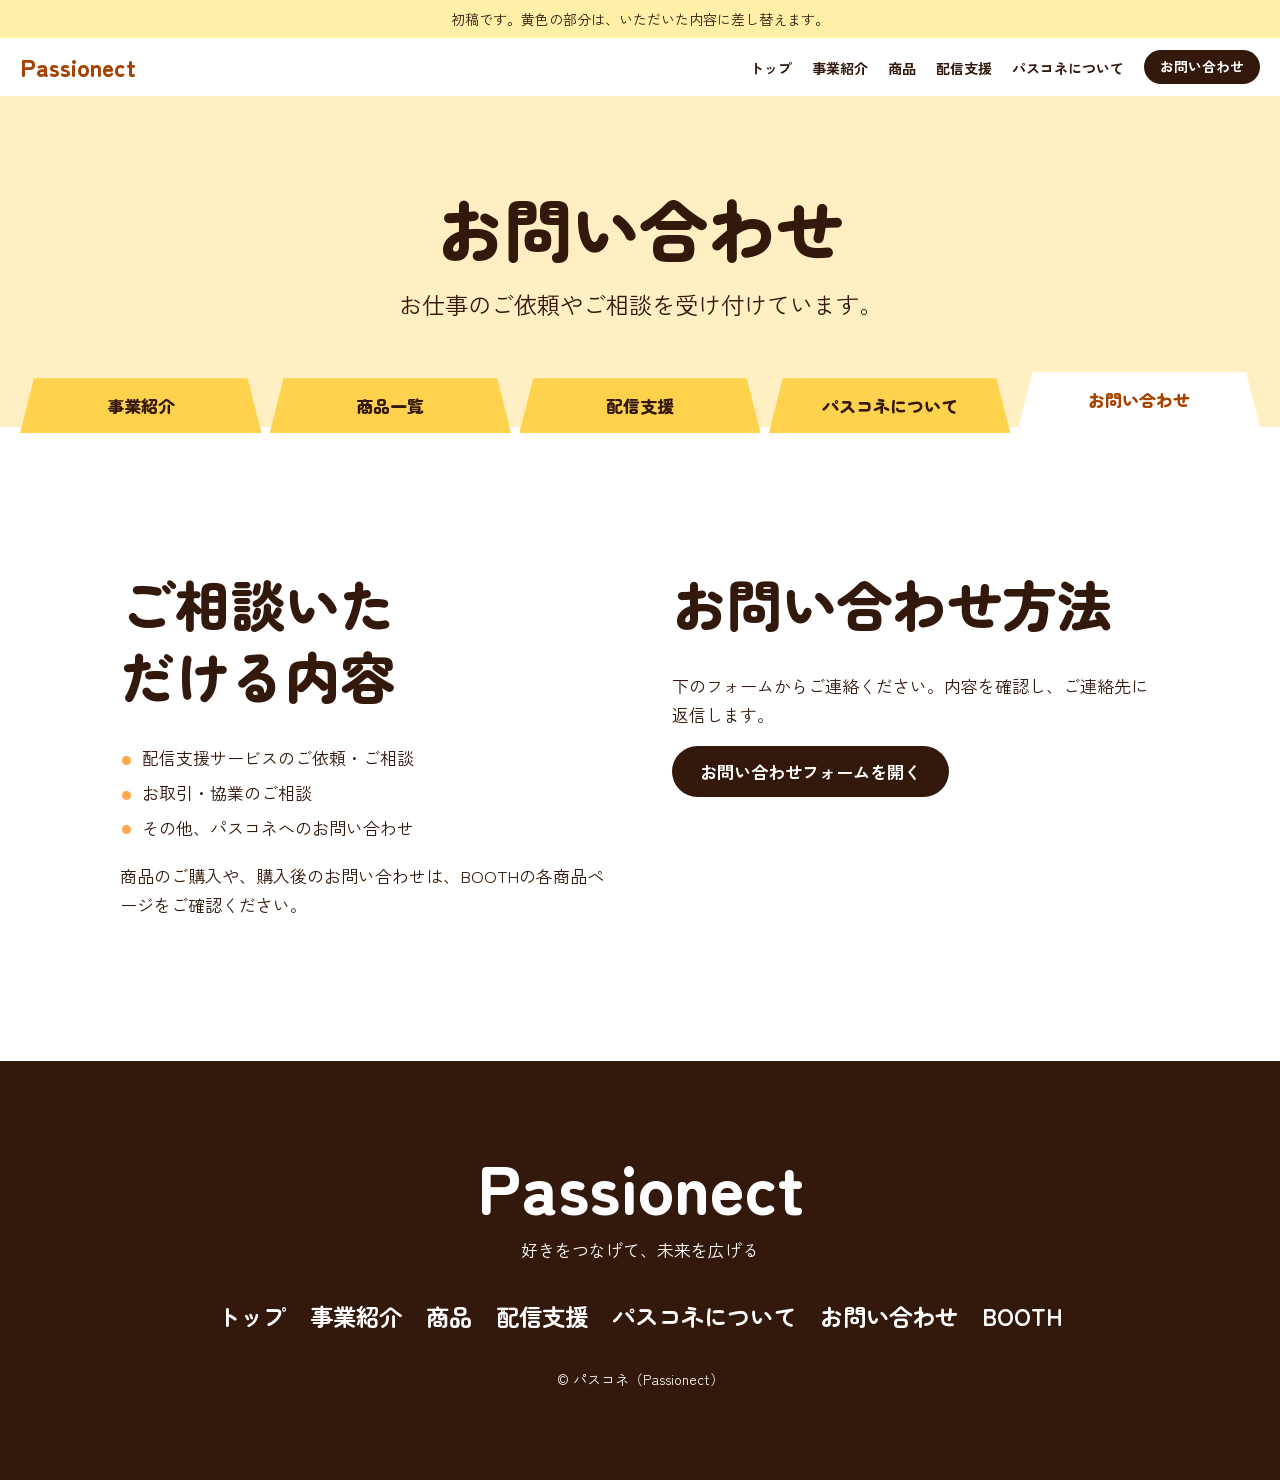
==== contact.html @ 09421262 "パスコネHPの初稿を追加 Co-Authored-By: Claude Opus 5.5 <noreply@anthropic.com>" ====
<!doctype html>
<html lang="ja">
<head>
<meta charset="utf-8">
<meta name="robots" content="noindex">
<meta name="viewport" content="width=device-width, initial-scale=1, viewport-fit=cover">
<title>お問い合わせ | パスコネ（Passionect）</title>
<meta name="description" content="パスコネへのお仕事のご依頼・ご相談はこちらから受け付けています。">
<link rel="preconnect" href="https://fonts.googleapis.com">
<link rel="preconnect" href="https://fonts.gstatic.com" crossorigin>
<link rel="stylesheet" href="https://fonts.googleapis.com/css2?family=Zen+Kaku+Gothic+New:wght@400;500;700&family=Zen+Maru+Gothic:wght@700;900&display=swap">
<link rel="stylesheet" href="assets/site.css">
</head>
<body>
<div id="site-header"></div>

<main>
  <div class="page-head">
    <div class="wrap">
      <h1>お問い合わせ</h1>
      <p>お仕事のご依頼やご相談を受け付けています。</p>
    </div>
  </div>

  <section class="band">
    <div class="wrap two">
      <div>
        <div class="head">
          <h2>ご相談いただける内容</h2>
        </div>
        <ul class="bullets">
          <li>配信支援サービスのご依頼・ご相談</li>
          <li>お取引・協業のご相談</li>
          <li>その他、パスコネへのお問い合わせ</li>
        </ul>
        <div class="prose" style="margin-top:20px">
          <p>商品のご購入や、購入後のお問い合わせは、BOOTHの各商品ページをご確認ください。</p>
        </div>
      </div>
      <div>
        <div class="head">
          <h2>お問い合わせ方法</h2>
        </div>
        <p>下のフォームからご連絡ください。内容を確認し、ご連絡先に返信します。</p>
        <p style="margin-top:16px"><button class="btn" id="form-open" type="button">お問い合わせフォームを開く</button></p>
        <p id="form-note" hidden>フォームは準備中です。公開時にここからフォームが開きます。</p>
      </div>
    </div>
  </section>
</main>

<div id="site-footer"></div>
<script src="assets/site.js"></script>
</body>
</html>
---- assets/site.css ----
/* Layout: 配信画面そのものを主役に置く。橙から黄の広い面に白い配信画面を載せ、下の項目は紙の帳票や一覧表として並べる。
   配色の変更は :root だけで済む。グラデーションは依頼主の希望で、ヒーローと締めの面にだけ使う */
:root {
  --field: linear-gradient(100deg, #FFA94D, #FFC25C 55%, #FFDD75); /* taste-skill-ignore */
  --sun: #FFA94D;
  --yellow: #FFD24D;
  --soft: #FFEFC2;
  --tone: #FFF8E6;
  --paper: #FFFFFF;
  --ink: #33180C;
  --ink-soft: #6A4131;
  --accent: #A84200;
  --note: #FFF1A8;
  --display: "Zen Maru Gothic", "Hiragino Maru Gothic ProN", "Yu Gothic", sans-serif;
  --body: "Zen Kaku Gothic New", "Hiragino Kaku Gothic ProN", "Yu Gothic", sans-serif;
  --step-small: 14px;
  --step-body: clamp(16px, 15.5px + .15vw, 17px);
  --step-lead: clamp(19px, 17px + .5vw, 24px);
  --step-head: clamp(30px, 22px + 2.6vw, 56px);
  --step-display: clamp(42px, 5.4vw, 68px);
  --gutter-l: max(20px, env(safe-area-inset-left, 0px));
  --gutter-r: max(20px, env(safe-area-inset-right, 0px));
}
* { box-sizing: border-box; }
html { scroll-behavior: smooth; }
body {
  margin: 0;
  background: var(--paper);
  color: var(--ink);
  font-family: var(--body);
  font-size: var(--step-body);
  line-height: 1.7;
}
body::before {
  content: "";
  position: fixed;
  inset: 0 0 auto;
  height: env(safe-area-inset-top, 0px);
  z-index: 10;
  background: var(--paper);
}
h1, h2, h3, h4, p, ul, ol, dl, dd { margin: 0; padding: 0; }
ul, ol { list-style: none; }
h1, h2, h3, h4 { font-family: var(--display); font-weight: 900; text-wrap: balance; line-height: 1.3; }
a { color: inherit; }
a:focus-visible, button:focus-visible, input:focus-visible { outline: 3px solid var(--ink); outline-offset: 3px; }
img { max-width: 100%; display: block; }

.wrap { max-width: 1280px; margin-inline: auto; padding-left: var(--gutter-l); padding-right: var(--gutter-r); }
.band { padding-block: clamp(64px, 11vw, 150px); }
.band.tint { background: var(--tone); }
.band.soft { background: var(--soft); }
.head { margin-bottom: 32px; }
.head h2 { font-size: var(--step-head); }
.nb { display: inline-block; }
.prose { display: grid; gap: 14px; max-width: 38em; }
.more { margin-top: 28px; }
.link { font-weight: 700; color: var(--accent); }

/* 差し替え待ちの箇所。納品時はこのクラスを外す */
.ph { background: var(--note); color: var(--ink); padding: 1px 5px; -webkit-box-decoration-break: clone; box-decoration-break: clone; }
.draft { background: var(--note); font-size: var(--step-small); line-height: 1.6; padding-block: 8px; }

.site-head {
  position: sticky;
  top: env(safe-area-inset-top, 0px);
  z-index: 5;
  background: var(--paper);
}
.site-head .wrap { display: flex; flex-wrap: wrap; align-items: center; justify-content: space-between; gap: 4px 24px; padding-block: 12px; }
/* 正式ロゴが届いたら、site.jsのwordmarkをimgに置き換える */
.brand { font-family: var(--display); font-weight: 900; font-size: var(--step-lead); line-height: 1.4; text-decoration: none; color: var(--accent); }
.site-nav ul { display: flex; flex-wrap: wrap; align-items: center; gap: 2px 20px; }
.site-nav a { font-size: var(--step-small); font-weight: 700; text-decoration: none; transition: color .15s ease; }
.site-nav a:hover, .site-nav a[aria-current] { color: var(--accent); }
.site-nav .nav-cta { display: inline-block; padding: 5px 16px; border-radius: 999px; background: var(--ink); color: #fff; }
.site-nav .nav-cta:hover, .site-nav .nav-cta[aria-current] { color: #fff; }

.btn {
  display: inline-block;
  border: 0;
  border-radius: 999px;
  padding: 13px 28px;
  background: var(--ink);
  color: #fff;
  font: 700 var(--step-body)/1.5 var(--body);
  text-decoration: none;
  cursor: pointer;
  transition: transform .15s ease;
}
.btn:hover { transform: translateY(-2px); }
.btn:active { transform: translateY(1px); }
.btn.alt { background: var(--paper); color: var(--ink); }
.actions { display: flex; flex-wrap: wrap; gap: 12px; }

/* ヒーロー: 配信画面が主役。下端にファイルのタブを並べる */
.hero { background: var(--field); padding-top: clamp(32px, 5vw, 64px); }
.hero-grid { display: grid; grid-template-columns: minmax(0, 1fr) minmax(0, 1fr); align-items: center; gap: 32px 48px; }
.hero h1 { font-size: var(--step-display); line-height: 1.2; letter-spacing: -.01em; }
.hero .lead { font-size: var(--step-lead); font-weight: 700; line-height: 1.6; margin-block: 24px 28px; max-width: 24em; }

.stream { display: grid; grid-template-columns: minmax(0, 1fr) minmax(0, 15em); background: var(--paper); color: var(--ink); }
.stream-stage { position: relative; display: grid; align-content: space-between; gap: 40px; min-height: clamp(260px, 26vw, 380px); padding: 20px; background: var(--ink); color: #fff; }
.stream-top { display: flex; justify-content: space-between; gap: 12px; font-size: var(--step-small); font-weight: 700; }
.stream-live { padding: 0 10px; background: var(--yellow); color: var(--ink); }
.stream-title { font-family: var(--display); font-weight: 900; font-size: var(--step-lead); line-height: 1.4; }
.stream-comments { display: flex; flex-direction: column; justify-content: flex-end; gap: 8px; padding: 14px; overflow: hidden; max-height: clamp(260px, 26vw, 380px); font-size: var(--step-small); line-height: 1.5; }
.stream-comments li { padding: 6px 10px; background: var(--tone); }
.stream-comments b { display: block; color: var(--ink-soft); font-size: var(--step-small); font-weight: 500; }
.stream-comments li.mine { background: var(--yellow); animation: pop .3s ease both; }
@keyframes pop { from { opacity: 0; transform: translateY(12px); } }
.say { display: grid; grid-template-columns: minmax(0, 1fr) auto; gap: 8px; padding: 10px; background: var(--ink); }
.say label { grid-column: 1 / -1; color: #fff; font-size: var(--step-small); font-weight: 700; }
.say input { min-width: 0; padding: 10px 12px; border: 0; background: var(--paper); color: var(--ink); font: 500 16px/1.4 var(--body); }
.say button { border: 0; padding: 10px 18px; background: var(--yellow); color: var(--ink); font: 700 16px/1.4 var(--body); cursor: pointer; transition: transform .15s ease; }
.say button:active { transform: translateY(1px); }
.stream-note { margin-top: 8px; font-size: var(--step-small); font-weight: 700; }

.tabs { display: grid; grid-template-columns: repeat(4, minmax(0, 1fr)); gap: 8px; margin-top: clamp(32px, 5vw, 56px); }
.tabs a {
  display: block;
  padding: 14px 18px 12px;
  font-family: var(--display);
  font-weight: 900;
  font-size: var(--step-lead);
  text-decoration: none;
  background: var(--paper);
  clip-path: polygon(14px 0, calc(100% - 14px) 0, 100% 100%, 0 100%);
  transition: transform .15s ease, background-color .15s ease;
  transform: translateY(6px);
}
.tabs a:nth-child(2) { background: var(--tone); }
.tabs a:nth-child(3) { background: var(--soft); }
.tabs a:nth-child(4) { background: var(--yellow); }
.tabs a:hover, .tabs a:focus-visible { transform: translateY(0); }

.page-head { background: var(--soft); padding-block: clamp(44px, 7vw, 88px); }
.page-head .wrap { display: grid; gap: 12px; }
.page-head h1 { font-size: var(--step-display); }
.page-head p { max-width: 38em; font-size: var(--step-lead); }

/* 紙の帳票 */
.sheet { background: var(--paper); padding: clamp(28px, 4vw, 56px); padding-bottom: clamp(40px, 5vw, 68px); -webkit-mask: radial-gradient(9px at 50% 100%, #0000 98%, #000) 50% 100% / 26px 100%; mask: radial-gradient(9px at 50% 100%, #0000 98%, #000) 50% 100% / 26px 100%; } /* taste-skill-ignore */
.creed { font-family: var(--display); font-weight: 900; font-size: var(--step-head); line-height: 1.3; margin-bottom: 20px; }
.split { display: grid; grid-template-columns: minmax(0, 7fr) minmax(0, 5fr); gap: 40px 64px; align-items: start; }

.news h2 { font-size: var(--step-lead); margin-bottom: 12px; }
.news li { display: grid; grid-template-columns: 6.5em minmax(0, 1fr); gap: 12px; padding-block: 10px; }
.news time { font-weight: 700; font-variant-numeric: tabular-nums; }

/* 事業内容は一覧表として組む */
.cards { display: grid; gap: 28px; }
.card { display: grid; grid-template-columns: minmax(0, 1fr) auto; gap: 4px 16px; align-items: baseline; }
.card h3 { grid-row: 1; font-size: var(--step-lead); }
.card .status { grid-row: 1; grid-column: 2; font-weight: 700; color: var(--accent); }
.card p { grid-column: 1 / -1; max-width: 36em; }
.card.leader h3 { display: flex; align-items: baseline; gap: 10px; }

.product-index { display: grid; grid-template-columns: minmax(0, 6fr) minmax(0, 6fr); gap: 32px 64px; align-items: center; }
.index-rows { display: grid; gap: 6px; }
.index-rows a { display: block; padding: 16px 18px; background: var(--tone); text-decoration: none; transition: background-color .24s ease, transform .15s ease; }
.index-rows a.on, .index-rows a:hover { background: var(--yellow); }
.index-rows h3 { font-size: var(--step-lead); }
.index-plate { position: relative; aspect-ratio: 16 / 10; }
.index-plate .mini { position: absolute; inset: 0; opacity: 0; transition: opacity .24s ease; }
.index-plate .mini.on { opacity: 1; }
.row-plate { display: none; }

.mini { display: grid; grid-template-columns: minmax(0, 1fr) 34%; background: var(--ink); color: #fff; min-height: 180px; }
.mini-stage { display: grid; place-items: end start; padding: 14px; font-size: var(--step-small); font-weight: 700; }
.mini-side { display: grid; gap: 6px; align-content: end; padding: 10px; background: var(--paper); }
.mini-side i { display: block; height: 14px; background: var(--soft); }
.mini-side i:nth-child(2n) { background: var(--yellow); }
.mini.v2 { background: #6A3B14; }
.mini.v2 .mini-side { background: var(--soft); }
.mini.v2 .mini-side i { background: var(--paper); }
.mini.v3 { background: var(--accent); grid-template-columns: 30% minmax(0, 1fr); }
.mini.v3 .mini-stage { order: 2; }

.product-list { display: grid; gap: 40px; }
.product { display: grid; grid-template-columns: minmax(0, 5fr) minmax(0, 7fr); gap: 20px 40px; align-items: center; }
.thumb { aspect-ratio: 16 / 10; }
.thumb img { width: 100%; height: 100%; object-fit: cover; }
.thumb .mini { height: 100%; }
.product-body { display: grid; gap: 8px; }
.product h3 { font-size: var(--step-lead); }
.spec { display: grid; gap: 4px; }
.spec div { display: grid; grid-template-columns: 6.5em minmax(0, 1fr); gap: 8px; padding: 4px 10px; background: var(--tone); }
.spec dt { font-weight: 700; }
.product .btn { justify-self: start; margin-top: 6px; }

.two { display: grid; grid-template-columns: minmax(0, 3fr) minmax(0, 2fr); gap: 40px 64px; }
.facts { display: grid; gap: 4px; align-self: start; }
.facts div { display: grid; grid-template-columns: 6em minmax(0, 1fr); gap: 12px; padding: 8px 12px; background: var(--paper); }
.facts dt { font-weight: 700; }
.bullets { display: grid; gap: 6px; }
.bullets li { padding-left: 1.3em; position: relative; }
.bullets li::before { content: ""; position: absolute; left: 2px; top: .7em; width: 9px; height: 9px; border-radius: 50%; background: var(--sun); }
.steps { display: grid; gap: 12px; counter-reset: step; }
.steps li { display: grid; grid-template-columns: 36px minmax(0, 1fr); gap: 12px; align-items: start; counter-increment: step; }
.steps li::before { content: counter(step); display: grid; place-items: center; width: 32px; height: 32px; border-radius: 50%; background: var(--ink); color: #fff; font-weight: 700; }

/* 締め: 2つの行き先を問いかけで見せる */
.cta { background: var(--field); color: var(--ink); text-align: center; padding-block: clamp(48px, 8vw, 96px); }
.cta h2 { font-size: var(--step-display); line-height: 1.25; }
.cta p { margin-top: 12px; font-size: var(--step-lead); }
.cta .actions { justify-content: center; margin-top: 28px; }

.site-foot { background: var(--ink); color: #fff; padding-block: clamp(48px, 7vw, 88px); }
.site-foot .wrap { display: grid; grid-template-columns: minmax(0, 1fr) minmax(0, 1fr); gap: 32px 64px; align-items: end; }
.foot-name { font-family: var(--display); font-weight: 900; font-size: var(--step-display); line-height: 1.1; }
.foot-catch { margin-top: 12px; }
.site-foot ul { display: grid; gap: 6px; }
.site-foot li a { display: inline-block; font-family: var(--display); font-weight: 700; font-size: var(--step-lead); text-decoration: none; transition: transform .15s ease; }
.site-foot li a:hover { transform: translateX(12px); }
.site-foot small { grid-column: 1 / -1; font-size: var(--step-small); }

/* スクリプトが動くときだけ隠す。失敗しても本文は見える */
.js .rise { opacity: 0; transform: translateY(24px); }
.js .rise.in { opacity: 1; transform: none; transition: opacity .5s ease, transform .5s ease; transition-delay: var(--d, 0ms); }

@media (max-width: 960px) {
  .hero-grid, .split, .two, .product, .product-index, .site-foot .wrap { grid-template-columns: minmax(0, 1fr); }
  .site-nav { width: 100%; }
  .tabs { grid-template-columns: repeat(2, minmax(0, 1fr)); gap: 6px; }
  .tabs a { transform: none; padding: 12px 12px 10px; font-size: var(--step-body); }
  .index-plate { display: none; }
  .row-plate { display: block; margin-top: 12px; }
}
@media (max-width: 620px) {
  .stream { grid-template-columns: minmax(0, 1fr); }
  .stream-stage { min-height: 220px; }
  .stream-comments { max-height: 230px; }
  .news li { grid-template-columns: minmax(0, 1fr); gap: 0; }
}
@media (prefers-reduced-motion: reduce) {
  html { scroll-behavior: auto; }
  .btn, .tabs a, .site-foot li a, .say button, .index-rows a, .index-plate .mini { transition: none; }
  .stream-comments li.mine { animation: none; }
  .js .rise { opacity: 1; transform: none; }
}
.cta-box { display: grid; gap: 20px; justify-items: center; }

/* 左右の釣り合い: 単独の見出しと本文は中央に置き、列は幅いっぱいに使う */
.page-head .wrap { justify-items: center; text-align: center; }
.wrap > .head, .wrap > .creed, .wrap > .more { text-align: center; }
.wrap > .prose { margin-inline: auto; text-align: center; }
.wrap > .cards { grid-template-columns: repeat(3, minmax(0, 1fr)); gap: 24px 40px; }
.wrap > .more.actions { justify-content: center; }
.wrap.two { max-width: 1080px; grid-template-columns: minmax(0, 1fr) minmax(0, 1fr); }
.product-list { max-width: 1040px; margin-inline: auto; }
@media (max-width: 960px) {
  .hero-grid > div:first-child { text-align: center; }
  .hero .lead { margin-inline: auto; }
  .stream-note { text-align: center; }
  .wrap.two, .wrap.split { max-width: 680px; grid-template-columns: minmax(0, 1fr); }
  .wrap > .cards { grid-template-columns: minmax(0, 1fr); max-width: 640px; margin-inline: auto; }
  .card p { max-width: none; }
}
.draft { text-align: center; }
.site-foot .wrap { grid-template-columns: minmax(0, 1fr); justify-items: center; text-align: center; }
.site-foot ul { display: flex; flex-wrap: wrap; justify-content: center; gap: 6px 24px; }
.site-foot small { grid-column: auto; }
@media (max-width: 960px) {
  .site-head .wrap { justify-content: center; text-align: center; }
  .site-nav ul { justify-content: center; }
}
.tabs a { text-align: center; }

/* トップのヒーローは見出しを中央に置き、配信画面をその下に続ける */
.hero-grid { grid-template-columns: minmax(0, 1fr); justify-items: center; }
.hero-grid > div:first-child { text-align: center; }
.hero-grid > div:last-child { width: min(100%, 880px); }
.hero .lead { margin-inline: auto; }
.stream-note { text-align: center; }

/* ページの切り替えタブ。今いるページのタブは下の面とつながる */
.tabs { grid-template-columns: repeat(5, minmax(0, 1fr)); }
.tabs a { font-size: var(--step-body); padding-inline: 16px; }
.page-head { padding-bottom: 0; }
.page-head .tabs { justify-self: stretch; margin-top: clamp(20px, 3vw, 36px); }
.page-head .tabs a { background: var(--yellow); }
.page-head .tabs a[aria-current] { background: var(--paper); color: var(--accent); transform: translateY(0); }
@media (max-width: 960px) {
  .tabs { grid-template-columns: repeat(2, minmax(0, 1fr)); }
  .tabs a:last-child { grid-column: 1 / -1; }
  .page-head .tabs a { clip-path: none; }
}
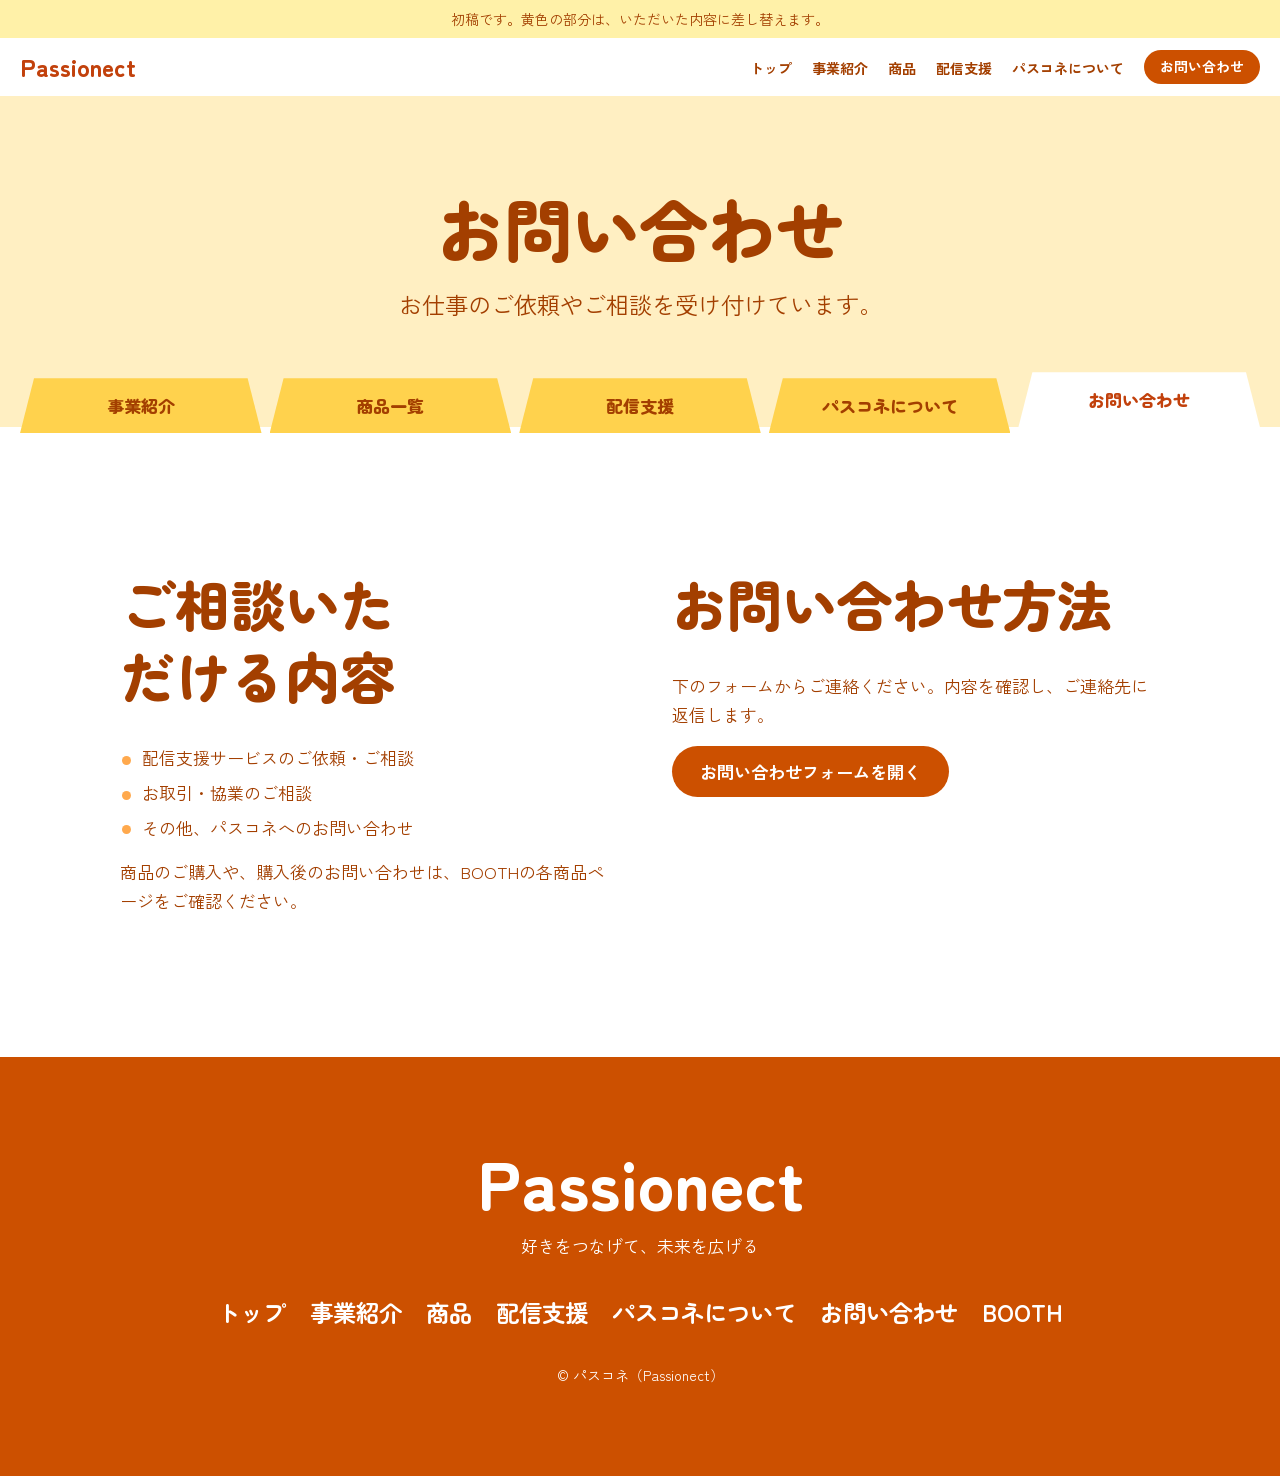
==== commit 73c5e1ad: "デザイン基準に合わせて整理 - 区画ごとのフェードイン表示を削除 - 基準外の色をトークン化し、インラインのスタイルをクラスに置き換え  Co-Authored-By: Claude Opus 5.5" ====
--- a/contact.html
+++ b/contact.html
@@ -33,7 +33,7 @@
           <li>お取引・協業のご相談</li>
           <li>その他、パスコネへのお問い合わせ</li>
         </ul>
-        <div class="prose" style="margin-top:20px">
+        <div class="prose space-top">
           <p>商品のご購入や、購入後のお問い合わせは、BOOTHの各商品ページをご確認ください。</p>
         </div>
       </div>
@@ -42,7 +42,7 @@
           <h2>お問い合わせ方法</h2>
         </div>
         <p>下のフォームからご連絡ください。内容を確認し、ご連絡先に返信します。</p>
-        <p style="margin-top:16px"><button class="btn" id="form-open" type="button">お問い合わせフォームを開く</button></p>
+        <p class="space-top"><button class="btn" id="form-open" type="button">お問い合わせフォームを開く</button></p>
         <p id="form-note" hidden>フォームは準備中です。公開時にここからフォームが開きます。</p>
       </div>
     </div>
--- a/assets/site.css
+++ b/assets/site.css
@@ -7,9 +7,12 @@
   --soft: #FFEFC2;
   --tone: #FFF8E6;
   --paper: #FFFFFF;
-  --ink: #33180C;
-  --ink-soft: #6A4131;
-  --accent: #A84200;
+  --ink: #A33F00;        /* 文字。白地と淡い面の上で読める濃いオレンジ */
+  --ink-strong: #8A3300; /* グラデーションの上に置く小さい文字 */
+  --ink-soft: #B3541E;
+  --accent: #C2410C;
+  --deep: #CC5000;       /* 白文字を載せる面 */
+  --deep-2: #B85A00;     /* 商品見本の2枚目の地 */
   --note: #FFF1A8;
   --display: "Zen Maru Gothic", "Hiragino Maru Gothic ProN", "Yu Gothic", sans-serif;
   --body: "Zen Kaku Gothic New", "Hiragino Kaku Gothic ProN", "Yu Gothic", sans-serif;
@@ -73,16 +76,16 @@
 .site-nav ul { display: flex; flex-wrap: wrap; align-items: center; gap: 2px 20px; }
 .site-nav a { font-size: var(--step-small); font-weight: 700; text-decoration: none; transition: color .15s ease; }
 .site-nav a:hover, .site-nav a[aria-current] { color: var(--accent); }
-.site-nav .nav-cta { display: inline-block; padding: 5px 16px; border-radius: 999px; background: var(--ink); color: #fff; }
-.site-nav .nav-cta:hover, .site-nav .nav-cta[aria-current] { color: #fff; }
+.site-nav .nav-cta { display: inline-block; padding: 5px 16px; border-radius: 999px; background: var(--deep); color: var(--paper); }
+.site-nav .nav-cta:hover, .site-nav .nav-cta[aria-current] { color: var(--paper); }
 
 .btn {
   display: inline-block;
   border: 0;
   border-radius: 999px;
   padding: 13px 28px;
-  background: var(--ink);
-  color: #fff;
+  background: var(--deep);
+  color: var(--paper);
   font: 700 var(--step-body)/1.5 var(--body);
   text-decoration: none;
   cursor: pointer;
@@ -100,7 +103,7 @@
 .hero .lead { font-size: var(--step-lead); font-weight: 700; line-height: 1.6; margin-block: 24px 28px; max-width: 24em; }
 
 .stream { display: grid; grid-template-columns: minmax(0, 1fr) minmax(0, 15em); background: var(--paper); color: var(--ink); }
-.stream-stage { position: relative; display: grid; align-content: space-between; gap: 40px; min-height: clamp(260px, 26vw, 380px); padding: 20px; background: var(--ink); color: #fff; }
+.stream-stage { position: relative; display: grid; align-content: space-between; gap: 40px; min-height: clamp(260px, 26vw, 380px); padding: 20px; background: var(--deep); color: var(--paper); }
 .stream-top { display: flex; justify-content: space-between; gap: 12px; font-size: var(--step-small); font-weight: 700; }
 .stream-live { padding: 0 10px; background: var(--yellow); color: var(--ink); }
 .stream-title { font-family: var(--display); font-weight: 900; font-size: var(--step-lead); line-height: 1.4; }
@@ -109,12 +112,12 @@
 .stream-comments b { display: block; color: var(--ink-soft); font-size: var(--step-small); font-weight: 500; }
 .stream-comments li.mine { background: var(--yellow); animation: pop .3s ease both; }
 @keyframes pop { from { opacity: 0; transform: translateY(12px); } }
-.say { display: grid; grid-template-columns: minmax(0, 1fr) auto; gap: 8px; padding: 10px; background: var(--ink); }
-.say label { grid-column: 1 / -1; color: #fff; font-size: var(--step-small); font-weight: 700; }
+.say { display: grid; grid-template-columns: minmax(0, 1fr) auto; gap: 8px; padding: 10px; background: var(--deep); }
+.say label { grid-column: 1 / -1; color: var(--paper); font-size: var(--step-small); font-weight: 700; }
 .say input { min-width: 0; padding: 10px 12px; border: 0; background: var(--paper); color: var(--ink); font: 500 16px/1.4 var(--body); }
 .say button { border: 0; padding: 10px 18px; background: var(--yellow); color: var(--ink); font: 700 16px/1.4 var(--body); cursor: pointer; transition: transform .15s ease; }
 .say button:active { transform: translateY(1px); }
-.stream-note { margin-top: 8px; font-size: var(--step-small); font-weight: 700; }
+.stream-note { margin-top: 8px; font-size: var(--step-small); font-weight: 700; color: var(--ink-strong); }
 
 .tabs { display: grid; grid-template-columns: repeat(4, minmax(0, 1fr)); gap: 8px; margin-top: clamp(32px, 5vw, 56px); }
 .tabs a {
@@ -166,12 +169,12 @@
 .index-plate .mini.on { opacity: 1; }
 .row-plate { display: none; }
 
-.mini { display: grid; grid-template-columns: minmax(0, 1fr) 34%; background: var(--ink); color: #fff; min-height: 180px; }
+.mini { display: grid; grid-template-columns: minmax(0, 1fr) 34%; background: var(--deep); color: var(--paper); min-height: 180px; }
 .mini-stage { display: grid; place-items: end start; padding: 14px; font-size: var(--step-small); font-weight: 700; }
 .mini-side { display: grid; gap: 6px; align-content: end; padding: 10px; background: var(--paper); }
 .mini-side i { display: block; height: 14px; background: var(--soft); }
 .mini-side i:nth-child(2n) { background: var(--yellow); }
-.mini.v2 { background: #6A3B14; }
+.mini.v2 { background: var(--deep-2); }
 .mini.v2 .mini-side { background: var(--soft); }
 .mini.v2 .mini-side i { background: var(--paper); }
 .mini.v3 { background: var(--accent); grid-template-columns: 30% minmax(0, 1fr); }
@@ -198,7 +201,7 @@
 .bullets li::before { content: ""; position: absolute; left: 2px; top: .7em; width: 9px; height: 9px; border-radius: 50%; background: var(--sun); }
 .steps { display: grid; gap: 12px; counter-reset: step; }
 .steps li { display: grid; grid-template-columns: 36px minmax(0, 1fr); gap: 12px; align-items: start; counter-increment: step; }
-.steps li::before { content: counter(step); display: grid; place-items: center; width: 32px; height: 32px; border-radius: 50%; background: var(--ink); color: #fff; font-weight: 700; }
+.steps li::before { content: counter(step); display: grid; place-items: center; width: 32px; height: 32px; border-radius: 50%; background: var(--deep); color: var(--paper); font-weight: 700; }
 
 /* 締め: 2つの行き先を問いかけで見せる */
 .cta { background: var(--field); color: var(--ink); text-align: center; padding-block: clamp(48px, 8vw, 96px); }
@@ -206,7 +209,7 @@
 .cta p { margin-top: 12px; font-size: var(--step-lead); }
 .cta .actions { justify-content: center; margin-top: 28px; }
 
-.site-foot { background: var(--ink); color: #fff; padding-block: clamp(48px, 7vw, 88px); }
+.site-foot { background: var(--deep); color: var(--paper); padding-block: clamp(48px, 7vw, 88px); }
 .site-foot .wrap { display: grid; grid-template-columns: minmax(0, 1fr) minmax(0, 1fr); gap: 32px 64px; align-items: end; }
 .foot-name { font-family: var(--display); font-weight: 900; font-size: var(--step-display); line-height: 1.1; }
 .foot-catch { margin-top: 12px; }
@@ -215,9 +218,6 @@
 .site-foot li a:hover { transform: translateX(12px); }
 .site-foot small { grid-column: 1 / -1; font-size: var(--step-small); }
 
-/* スクリプトが動くときだけ隠す。失敗しても本文は見える */
-.js .rise { opacity: 0; transform: translateY(24px); }
-.js .rise.in { opacity: 1; transform: none; transition: opacity .5s ease, transform .5s ease; transition-delay: var(--d, 0ms); }
 
 @media (max-width: 960px) {
   .hero-grid, .split, .two, .product, .product-index, .site-foot .wrap { grid-template-columns: minmax(0, 1fr); }
@@ -237,7 +237,6 @@
   html { scroll-behavior: auto; }
   .btn, .tabs a, .site-foot li a, .say button, .index-rows a, .index-plate .mini { transition: none; }
   .stream-comments li.mine { animation: none; }
-  .js .rise { opacity: 1; transform: none; }
 }
 .cta-box { display: grid; gap: 20px; justify-items: center; }
 
@@ -286,3 +285,4 @@
   .tabs a:last-child { grid-column: 1 / -1; }
   .page-head .tabs a { clip-path: none; }
 }
+.space-top { margin-top: 16px; }
